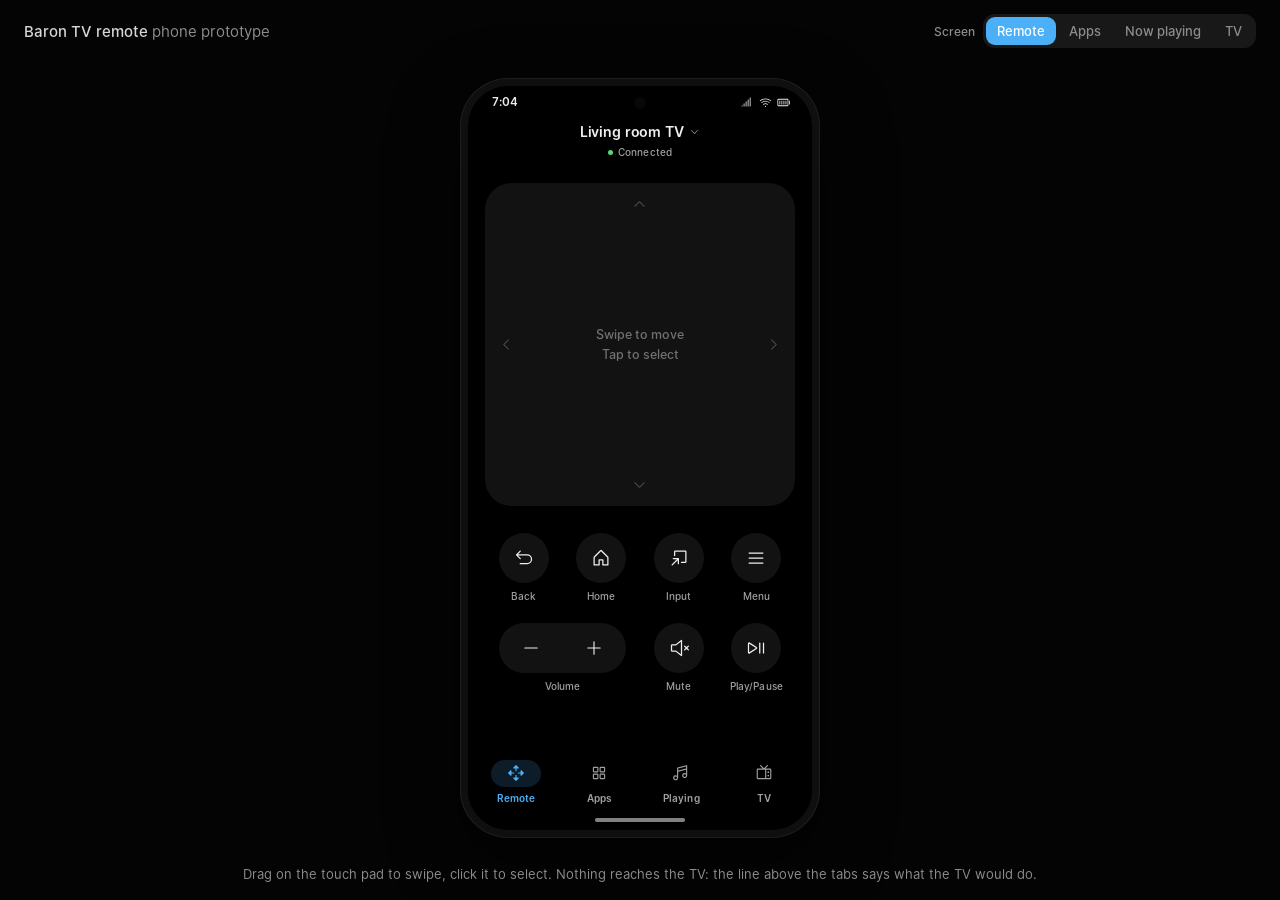
==== prototype/phone/index.html @ eda6a11e "feat(prototype): Android partner app prototype A phone companion for the TV at prototype/phone/, in " ====
<!doctype html>
<html lang="en">
<head>
  <meta charset="utf-8">
  <meta name="viewport" content="width=device-width, initial-scale=1">
  <meta name="color-scheme" content="dark">
  <title>Baron TV Remote</title>
  <link rel="icon" href="data:,">
  <link rel="stylesheet" href="phone.css">
</head>
<body>
  <header class="bar">
    <p class="bar-title">Baron TV remote <span>phone prototype</span></p>
    <div class="ctl">
      <span class="ctl-label" id="l-screen">Screen</span>
      <div class="seg" role="radiogroup" aria-labelledby="l-screen" id="screenSeg">
        <label><input type="radio" name="screen" value="remote" checked>Remote</label>
        <label><input type="radio" name="screen" value="apps">Apps</label>
        <label><input type="radio" name="screen" value="playing">Now playing</label>
        <label><input type="radio" name="screen" value="tv">TV</label>
      </div>
    </div>
  </header>

  <main class="stage">
    <div class="device" id="device">
      <div class="phone" id="phone">
        <!-- Behind everything on Now playing: the cover's colour, as on the TV. -->
        <div class="np-glow" id="npGlow" aria-hidden="true"></div>

        <!-- Android status bar, for scale. -->
        <div class="sys" aria-hidden="true">
          <span class="sys-time" id="sysTime">12:00</span>
          <span class="sys-cam"></span>
          <span class="sys-icons">
            <span class="glyph" data-icon="cell-signal-full"></span>
            <span class="glyph" data-icon="wifi-high"></span>
            <span class="glyph" data-icon="battery-full"></span>
          </span>
        </div>

        <header class="app-head">
          <button class="tv-pick" type="button" id="tvPick" aria-label="Living room TV, connected. Choose a TV">
            <span class="tv-name">Living room TV<span class="glyph" data-icon="caret-down" aria-hidden="true"></span></span>
            <span class="tv-state" aria-hidden="true"><i></i>Connected</span>
          </button>
        </header>

        <div class="views" id="views">
          <!-- Remote: a touch pad for the D-pad and OK, then the keys the TV's own remote has. -->
          <section class="view view-remote" data-view="remote" role="tabpanel" aria-label="Remote">
            <div class="pad" id="pad" tabindex="0" role="application" aria-label="Touch pad. Swipe to move, tap to select. Arrow keys and Enter work too.">
              <span class="cue cue-up" aria-hidden="true"><span class="glyph" data-icon="caret-up"></span></span>
              <span class="cue cue-down" aria-hidden="true"><span class="glyph" data-icon="caret-down"></span></span>
              <span class="cue cue-left" aria-hidden="true"><span class="glyph" data-icon="caret-left"></span></span>
              <span class="cue cue-right" aria-hidden="true"><span class="glyph" data-icon="caret-right"></span></span>
              <span class="pad-hint" id="padHint" aria-hidden="true">Swipe to move<br>Tap to select</span>
              <span class="touch" id="touch" aria-hidden="true"></span>
            </div>

            <div class="keys">
              <button class="key" type="button" data-key="back"><span class="key-face"><span class="glyph" data-icon="arrow-u-up-left" aria-hidden="true"></span></span><span class="key-label">Back</span></button>
              <button class="key" type="button" data-key="home"><span class="key-face"><span class="glyph" data-icon="house" aria-hidden="true"></span></span><span class="key-label">Home</span></button>
              <button class="key" type="button" data-key="input"><span class="key-face"><span class="glyph" data-icon="arrow-square-in" aria-hidden="true"></span></span><span class="key-label">Input</span></button>
              <button class="key" type="button" data-key="menu"><span class="key-face"><span class="glyph" data-icon="list" aria-hidden="true"></span></span><span class="key-label">Menu</span></button>

              <div class="rocker" role="group" aria-labelledby="volLabel">
                <span class="rocker-face">
                  <button class="rocker-btn" type="button" data-key="voldown" data-repeat aria-label="Volume down"><span class="glyph" data-icon="minus" aria-hidden="true"></span></button>
                  <button class="rocker-btn" type="button" data-key="volup" data-repeat aria-label="Volume up"><span class="glyph" data-icon="plus" aria-hidden="true"></span></button>
                </span>
                <span class="key-label" id="volLabel">Volume</span>
              </div>
              <button class="key" type="button" data-key="mute"><span class="key-face"><span class="glyph" data-icon="speaker-simple-x" aria-hidden="true"></span></span><span class="key-label">Mute</span></button>
              <button class="key" type="button" data-key="playpause"><span class="key-face"><span class="glyph" data-icon="play-pause" aria-hidden="true"></span></span><span class="key-label">Play/Pause</span></button>
            </div>
          </section>

          <!-- Apps: the TV's apps in its dock order; a tap opens one on the TV. -->
          <section class="view" data-view="apps" role="tabpanel" aria-labelledby="appsTitle" hidden>
            <h1 class="large-title" id="appsTitle">Apps</h1>
            <p class="lede">Tap an app to open it on the TV.</p>
            <div class="app-grid" id="appGrid"></div>
          </section>

          <!-- Now playing: Spotify on the TV, the same song the TV's island shows. -->
          <section class="view view-playing" data-view="playing" role="tabpanel" aria-label="Now playing" hidden>
            <div class="np-cover" id="npCover"><img alt="" crossorigin="anonymous" id="npArt"></div>
            <div class="np-meta">
              <p class="np-title" id="npTitle"></p>
              <p class="np-artist" id="npArtist"></p>
            </div>
            <div class="np-progress" aria-hidden="true">
              <span class="np-track"><span class="np-fill" id="npFill"></span></span>
              <p class="np-times"><span id="npAt">0:00</span><span id="npLeft">-0:00</span></p>
            </div>
            <div class="np-ctls">
              <button class="np-btn" type="button" data-act="prev" aria-label="Previous song"><span class="glyph" data-icon="skip-back" data-weight="fill" aria-hidden="true"></span></button>
              <button class="np-btn np-play" type="button" data-act="toggle" aria-label="Pause" id="npToggle"><span class="glyph" data-icon="pause" data-weight="fill" aria-hidden="true"></span></button>
              <button class="np-btn" type="button" data-act="next" aria-label="Next song"><span class="glyph" data-icon="skip-forward" data-weight="fill" aria-hidden="true"></span></button>
            </div>
            <div class="np-volume" id="npVolume" role="slider" tabindex="0" aria-label="TV volume" aria-valuemin="0" aria-valuemax="100" aria-valuenow="40">
              <span class="glyph" data-icon="speaker-simple-low" aria-hidden="true"></span>
              <span class="vol-track" aria-hidden="true"><span class="vol-fill" id="volFill"></span></span>
              <span class="glyph" data-icon="speaker-simple-high" aria-hidden="true"></span>
            </div>
            <p class="np-source"><span class="glyph" data-icon="spotify-logo" data-weight="fill" aria-hidden="true"></span>Spotify on Living room TV</p>
          </section>

          <!-- TV: inputs, shortcuts into the TV's menus, and how the home screen looks. -->
          <section class="view view-tv" data-view="tv" role="tabpanel" aria-labelledby="tvTitle" hidden>
            <h1 class="large-title" id="tvTitle">TV</h1>

            <section class="group" aria-labelledby="inputsTitle">
              <h2 class="group-title" id="inputsTitle">Inputs</h2>
              <div class="tiles" id="inputTiles"></div>
            </section>

            <section class="group" aria-labelledby="shortcutsTitle">
              <h2 class="group-title" id="shortcutsTitle">Shortcuts</h2>
              <div class="tiles" id="shortcutTiles"></div>
            </section>

            <section class="group" aria-labelledby="homeTitle">
              <h2 class="group-title" id="homeTitle">Customise home</h2>
              <div class="card">
                <p class="card-head">Dock order</p>
                <p class="card-sub">Drag to change the order on the TV.</p>
                <ol class="dock-list" id="dockList"></ol>
              </div>
              <div class="card">
                <p class="card-head" id="glowLabel">Background glow</p>
                <div class="pick" role="radiogroup" aria-labelledby="glowLabel" id="glowPick">
                  <label><input type="radio" name="glow" value="refined" checked>Refined</label>
                  <label><input type="radio" name="glow" value="original">Original</label>
                  <label><input type="radio" name="glow" value="off">Off</label>
                </div>
                <p class="card-head card-head-next" id="islandLabel">Now playing island</p>
                <div class="pick" role="radiogroup" aria-labelledby="islandLabel" id="islandPick">
                  <label><input type="radio" name="island" value="black" checked>Black</label>
                  <label><input type="radio" name="island" value="grey">Grey</label>
                </div>
              </div>
              <p class="foot">Changes show on the TV straight away.</p>
            </section>
          </section>
        </div>

        <p class="status" id="status" role="status" aria-live="polite"></p>

        <nav class="tabs" role="tablist" aria-label="Sections">
          <button class="tab" type="button" role="tab" data-tab="remote" aria-selected="true"><span class="tab-icon"><span class="glyph" data-icon="arrows-out-cardinal" aria-hidden="true"></span></span><span class="tab-label">Remote</span></button>
          <button class="tab" type="button" role="tab" data-tab="apps" aria-selected="false" tabindex="-1"><span class="tab-icon"><span class="glyph" data-icon="squares-four" aria-hidden="true"></span></span><span class="tab-label">Apps</span></button>
          <button class="tab" type="button" role="tab" data-tab="playing" aria-selected="false" tabindex="-1"><span class="tab-icon"><span class="glyph" data-icon="music-notes" aria-hidden="true"></span></span><span class="tab-label">Playing</span></button>
          <button class="tab" type="button" role="tab" data-tab="tv" aria-selected="false" tabindex="-1"><span class="tab-icon"><span class="glyph" data-icon="television" aria-hidden="true"></span></span><span class="tab-label">TV</span></button>
        </nav>
        <span class="handle" aria-hidden="true"></span>
      </div>
    </div>
  </main>

  <p class="hint">Drag on the touch pad to swipe, click it to select. Nothing reaches the TV: the line above the tabs says what the TV would do.</p>

  <script src="phone.js"></script>
</body>
</html>
---- prototype/phone/phone.css ----
/* Baron TV remote, phone prototype. A 412x892 Android screen: one CSS pixel here is one dp. Same
   language as the TV: black, Open Runde, Phosphor, trays as a veil of white, one sky-blue accent. */

@font-face {
  font-family: "Open Runde";
  src: url("../assets/fonts/open-runde/OpenRunde-Regular.woff2") format("woff2");
  font-weight: 400;
  font-display: block;
}

@font-face {
  font-family: "Open Runde";
  src: url("../assets/fonts/open-runde/OpenRunde-Medium.woff2") format("woff2");
  font-weight: 500;
  font-display: block;
}

@font-face {
  font-family: "Open Runde";
  src: url("../assets/fonts/open-runde/OpenRunde-Semibold.woff2") format("woff2");
  font-weight: 600;
  font-display: block;
}

@font-face {
  font-family: "Open Runde";
  src: url("../assets/fonts/open-runde/OpenRunde-Bold.woff2") format("woff2");
  font-weight: 700;
  font-display: block;
}

/* The Now playing glow morphs from one cover's colour to the next instead of blinking. */
@property --np-1 {
  syntax: "<color>";
  inherits: false;
  initial-value: oklch(0% 0 none / 0);
}

@property --np-2 {
  syntax: "<color>";
  inherits: false;
  initial-value: oklch(0% 0 none / 0);
}

*,
*::before,
*::after {
  box-sizing: border-box;
  min-width: 0;
}

:root {
  color-scheme: dark;
  text-wrap: pretty;
  overflow-wrap: break-word;
  font-synthesis: none;
  -webkit-font-smoothing: antialiased;
  -moz-osx-font-smoothing: grayscale;
  -webkit-text-size-adjust: 100%;
  -webkit-tap-highlight-color: transparent;

  --ease-out: cubic-bezier(0.23, 1, 0.32, 1);
  --ease-sheet: cubic-bezier(0.32, 0.72, 0, 1);

  --accent: oklch(73% 0.14 243);

  /* Prototype chrome around the phone, as on the TV prototype. */
  --page: oklch(11% 0 none);
  --tray: oklch(21% 0 none);
  --chrome-text: oklch(88% 0 none);
  --chrome-text-2: oklch(64% 0 none);
}

body {
  margin: 0;
  min-height: 100svh;
  display: flex;
  flex-direction: column;
  background: var(--page);
  color: var(--chrome-text);
  font-family: "Open Runde", system-ui, sans-serif;
}

p,
h1,
h2,
ol {
  margin: 0;
  padding: 0;
}

ol {
  list-style: none;
}

button {
  padding: 0;
  border: 0;
  background: none;
  color: inherit;
  font: inherit;
  text-align: inherit;
  cursor: pointer;
  touch-action: manipulation;
  user-select: none;
  -webkit-user-select: none;
}

img {
  display: block;
  max-width: 100%;
}

/* A Phosphor icon in the text colour: the SVG is a mask. */
.glyph {
  flex: none;
  display: block;
  inline-size: 20px;
  block-size: 20px;
  background: currentColor;
  -webkit-mask: var(--src) center / contain no-repeat;
  mask: var(--src) center / contain no-repeat;
}

/* ---- Prototype chrome ------------------------------------------------------------------------ */

.bar {
  display: flex;
  flex-wrap: wrap;
  align-items: center;
  justify-content: space-between;
  gap: 12px 24px;
  padding-block: 14px;
  padding-inline: 24px;
}

.bar-title {
  font-size: 15px;
  font-weight: 500;
}

.bar-title span {
  color: var(--chrome-text-2);
  font-weight: 400;
}

.ctl {
  display: flex;
  align-items: center;
  gap: 8px;
}

.ctl-label {
  color: var(--chrome-text-2);
  font-size: 12px;
  font-weight: 500;
}

.seg {
  display: flex;
  gap: 2px;
  padding: 3px;
  border-radius: 12px;
  corner-shape: squircle;
  background: var(--tray);
}

.seg label {
  position: relative;
  display: inline-flex;
  align-items: center;
  block-size: 28px;
  padding-inline: 11px;
  border-radius: 9px;
  corner-shape: squircle;
  color: var(--chrome-text-2);
  font-size: 13px;
  font-weight: 500;
  cursor: pointer;
  user-select: none;
  -webkit-user-select: none;
}

.seg input,
.pick input {
  position: absolute;
  inset: 0;
  margin: 0;
  opacity: 0;
  cursor: pointer;
}

.seg label:has(input:checked) {
  background: var(--accent);
  color: oklch(100% 0 none);
}

.seg label:has(input:focus-visible) {
  outline: 2px solid var(--accent);
  outline-offset: 2px;
}

@media (hover: hover) and (pointer: fine) {
  .seg label:hover:not(:has(input:checked)) {
    color: var(--chrome-text);
  }
}

.stage {
  flex: 1;
  display: grid;
  place-items: center;
  padding-inline: 24px;
}

.hint {
  padding-block: 12px 18px;
  color: var(--chrome-text-2);
  font-size: 13px;
  text-align: center;
}

/* The handset: a thin bezel around a 412x892 screen, scaled to fit the window. */
.device {
  zoom: var(--fit, 1);
  padding: 10px;
  border-radius: 58px;
  corner-shape: squircle;
  background: oklch(17% 0 none);
  box-shadow:
    inset 0 0 0 1px oklch(100% 0 none / 0.08),
    0 30px 80px oklch(0% 0 none / 0.6);
}

/* ---- The phone screen ------------------------------------------------------------------------ */

.phone {
  /* Surfaces: black, with trays as a veil of white. */
  --bg: oklch(0% 0 none);
  --veil: oklch(100% 0 none / 0.07);
  --veil-2: oklch(100% 0 none / 0.13);
  --veil-3: oklch(100% 0 none / 0.2);
  --line: oklch(100% 0 none / 0.08);
  --fill: oklch(21.8% 0.004 286);
  --panel: oklch(27.5% 0 none);
  --text: oklch(95% 0 none);
  --text-2: oklch(71% 0 none);
  --text-3: oklch(55% 0 none);
  --live: oklch(78% 0.17 150);
  --spotify: oklch(74% 0.19 150);

  /* Type: five sizes, each with its weight, leading and tracking. Tracking tightens as the size
     grows and opens a touch below 13. */
  --t-large: 700 28px / 34px "Open Runde", system-ui, sans-serif;
  --t-title: 600 22px / 28px "Open Runde", system-ui, sans-serif;
  --t-headline: 600 17px / 22px "Open Runde", system-ui, sans-serif;
  --t-body: 500 15px / 20px "Open Runde", system-ui, sans-serif;
  --t-caption: 500 12px / 16px "Open Runde", system-ui, sans-serif;

  /* Spacing on a 4 and 8 grid. */
  --s-1: 4px;
  --s-2: 8px;
  --s-3: 12px;
  --s-4: 16px;
  --s-5: 20px;
  --s-6: 24px;
  --s-7: 28px;
  --s-8: 32px;
  --s-10: 40px;

  --edge: var(--s-5);

  position: relative;
  display: grid;
  grid-template-rows: auto auto 1fr auto auto;
  inline-size: 412px;
  block-size: 892px;
  overflow: clip;
  border-radius: 48px;
  corner-shape: squircle;
  background: var(--bg);
  color: var(--text);
  font: var(--t-body);
}

/* Everything sits above the Now playing glow. */
.sys,
.app-head,
.views,
.tabs,
.handle {
  position: relative;
  z-index: 1;
}

/* The cover's colour behind the whole screen on Now playing, rising from behind the cover and gone
   by the controls; it morphs from one cover to the next and fades away on the other tabs. */
.np-glow {
  position: absolute;
  inset-block-start: 0;
  inset-inline: 0;
  z-index: 0;
  block-size: 700px;
  background: radial-gradient(95% 58% at 50% 34%, var(--np-1), var(--np-2) 55%, oklch(0% 0 none / 0) 100%);
  opacity: 0;
  pointer-events: none;
  transition:
    opacity 400ms var(--ease-out),
    --np-1 700ms var(--ease-out),
    --np-2 700ms var(--ease-out);
}

.phone[data-tab="playing"] .np-glow {
  opacity: 1;
}

/* Status bar */

.sys {
  display: flex;
  align-items: center;
  justify-content: space-between;
  block-size: 40px;
  padding-inline: 28px 26px;
  font-size: 14px;
  font-weight: 600;
  font-variant-numeric: tabular-nums;
}

.sys-cam {
  position: absolute;
  inset-block-start: 13px;
  inset-inline-start: calc(50% - 7px);
  inline-size: 14px;
  block-size: 14px;
  border-radius: 50%;
  background: oklch(13% 0 none);
}

.sys-icons {
  display: flex;
  align-items: center;
  gap: 6px;
}

.sys-icons .glyph {
  inline-size: 16px;
  block-size: 16px;
}

/* Which TV, and whether it's reachable */

.app-head {
  display: grid;
  justify-items: center;
  padding-block: var(--s-1) var(--s-3);
}

.tv-pick {
  display: grid;
  justify-items: center;
  gap: 2px;
  min-block-size: 48px;
  padding-inline: var(--s-4);
  border-radius: 16px;
  text-align: center;
}

.tv-name {
  display: inline-flex;
  align-items: center;
  gap: 6px;
  font: var(--t-headline);
  letter-spacing: -0.01em;
}

.tv-name .glyph {
  inline-size: 14px;
  block-size: 14px;
  color: var(--text-2);
}

.tv-state {
  display: inline-flex;
  align-items: center;
  gap: 6px;
  color: var(--text-2);
  font: var(--t-caption);
  letter-spacing: 0.01em;
}

.tv-state i {
  inline-size: 6px;
  block-size: 6px;
  border-radius: 50%;
  background: var(--live);
}

.tv-pick:active {
  background: var(--veil);
}

.tv-pick:focus-visible {
  outline: 2px solid var(--accent);
  outline-offset: 2px;
}

/* Scrolling area between the header and the tabs; content fades out under both edges. */

.views {
  overflow-y: auto;
  scrollbar-width: none;
  padding-block: var(--s-2) var(--s-8);
  padding-inline: var(--edge);
  -webkit-mask: linear-gradient(to bottom, transparent, #000 var(--s-3), #000 calc(100% - var(--s-6)), transparent);
  mask: linear-gradient(to bottom, transparent, #000 var(--s-3), #000 calc(100% - var(--s-6)), transparent);
}

.views::-webkit-scrollbar {
  display: none;
}

.view[hidden] {
  display: none;
}

.large-title {
  margin-block-start: var(--s-2);
  font: var(--t-large);
  letter-spacing: -0.022em;
}

.lede {
  margin-block-start: var(--s-1);
  color: var(--text-2);
  font: var(--t-body);
}

/* ---- Remote ----------------------------------------------------------------------------------- */

/* The pad takes whatever height the keys leave, and the bottom keeps clear of the status line. */
.view-remote {
  display: grid;
  grid-template-rows: minmax(280px, 1fr) auto;
  gap: var(--s-8);
  block-size: 100%;
  padding-block: var(--s-1) var(--s-10);
}

.pad {
  position: relative;
  overflow: clip;
  border-radius: 32px;
  corner-shape: squircle;
  background: var(--veil);
  cursor: default;
  touch-action: none;
  outline: none;
}

.pad.pressed {
  background: oklch(100% 0 none / 0.09);
}

.pad:focus-visible {
  box-shadow: inset 0 0 0 2px var(--accent);
}

/* Four small chevrons say the pad has directions; each brightens when its step is sent. */
.cue {
  position: absolute;
  display: grid;
  place-items: center;
  inline-size: 28px;
  block-size: 28px;
  color: var(--text);
  opacity: 0.28;
  pointer-events: none;
}

.cue-up {
  inset-block-start: var(--s-3);
  inset-inline-start: calc(50% - 14px);
}

.cue-down {
  inset-block-end: var(--s-3);
  inset-inline-start: calc(50% - 14px);
}

.cue-left {
  inset-block-start: calc(50% - 14px);
  inset-inline-start: var(--s-3);
}

.cue-right {
  inset-block-start: calc(50% - 14px);
  inset-inline-end: var(--s-3);
}

.cue .glyph {
  inline-size: 18px;
  block-size: 18px;
}

.pad-hint {
  position: absolute;
  inset: 0;
  display: grid;
  place-content: center;
  color: var(--text-3);
  font: var(--t-body);
  text-align: center;
  line-height: 24px;
  pointer-events: none;
  transition: opacity 300ms var(--ease-out);
}

.pad-hint.gone {
  opacity: 0;
}

/* A soft light under the finger, glued to it. */
.touch {
  position: absolute;
  inset-block-start: 0;
  inset-inline-start: 0;
  inline-size: 132px;
  block-size: 132px;
  margin-block-start: -66px;
  margin-inline-start: -66px;
  border-radius: 50%;
  background: radial-gradient(closest-side, oklch(100% 0 none / 0.16), oklch(100% 0 none / 0.05) 55%, oklch(100% 0 none / 0));
  opacity: 0;
  pointer-events: none;
  transition: opacity 220ms var(--ease-out);
}

.touch.on {
  opacity: 1;
  transition-duration: 60ms;
}

.ripple {
  position: absolute;
  inset-block-start: 0;
  inset-inline-start: 0;
  inline-size: 92px;
  block-size: 92px;
  margin-block-start: -46px;
  margin-inline-start: -46px;
  border-radius: 50%;
  box-shadow: inset 0 0 0 1.5px oklch(100% 0 none / 0.55);
  pointer-events: none;
}

.keys {
  display: grid;
  grid-template-columns: repeat(4, 1fr);
  row-gap: var(--s-6);
  justify-items: center;
}

.key {
  display: grid;
  justify-items: center;
  gap: var(--s-2);
}

.key-face {
  display: grid;
  place-items: center;
  inline-size: 60px;
  block-size: 60px;
  border-radius: 50%;
  background: var(--veil);
}

.key-face .glyph {
  inline-size: 24px;
  block-size: 24px;
}

.key-label {
  color: var(--text-2);
  font: var(--t-caption);
  letter-spacing: 0.01em;
}

.key:active .key-face {
  scale: 0.94;
  background: var(--veil-3);
}

.key:focus-visible {
  outline: none;
}

.key:focus-visible .key-face,
.rocker-btn:focus-visible {
  outline: 2px solid var(--accent);
  outline-offset: 2px;
}

/* Volume: one pill across two columns, its ends lined up with the round keys above. */
.rocker {
  grid-column: span 2;
  justify-self: stretch;
  display: grid;
  justify-items: center;
  gap: var(--s-2);
  padding-inline: calc(25% - 30px);
}

.rocker-face {
  display: grid;
  grid-template-columns: 1fr 1fr;
  inline-size: 100%;
  block-size: 60px;
  overflow: clip;
  border-radius: 30px;
  background: var(--veil);
}

.rocker-btn {
  display: grid;
  place-items: center;
}

.rocker-btn .glyph {
  inline-size: 22px;
  block-size: 22px;
}

.rocker-btn:active {
  background: var(--veil-2);
}

.rocker-btn:active .glyph {
  scale: 0.9;
}

/* ---- Apps ------------------------------------------------------------------------------------- */

.app-grid {
  display: grid;
  grid-template-columns: 1fr 1fr;
  gap: var(--s-6) var(--s-4);
  margin-block: var(--s-6) var(--s-10);
}

.app-tile {
  display: grid;
  align-content: start;
  gap: var(--s-2);
}

.app-card {
  position: relative;
  display: block;
  aspect-ratio: 16 / 9;
  overflow: clip;
  border-radius: 16px;
  corner-shape: squircle;
  background: var(--fill);
}

/* A hairline round every piece of artwork, so a black banner (Netflix) still reads as a card. */
.app-card::after,
.dock-thumb::after,
.np-cover::after {
  content: "";
  position: absolute;
  inset: 0;
  border-radius: inherit;
  corner-shape: inherit;
  box-shadow: inset 0 0 0 1px oklch(100% 0 none / 0.1);
  pointer-events: none;
}

.app-card img {
  inline-size: 100%;
  block-size: 100%;
  object-fit: cover;
}

.app-name {
  padding-inline: 2px;
  font: var(--t-body);
}

.app-note {
  margin-block-start: -6px;
  padding-inline: 2px;
  color: var(--text-3);
  font: var(--t-caption);
  letter-spacing: 0.01em;
}

.app-tile:active .app-card {
  scale: 0.97;
}

.app-tile:focus-visible {
  outline: none;
}

.app-tile:focus-visible .app-card {
  outline: 2px solid var(--accent);
  outline-offset: 3px;
}

/* ---- Now playing ------------------------------------------------------------------------------ */

.view-playing {
  display: grid;
  align-content: center;
  justify-items: center;
  min-block-size: 100%;
  padding-block-start: var(--s-1);
}

.np-cover {
  position: relative;
  inline-size: 312px;
  aspect-ratio: 1;
  overflow: clip;
  border-radius: 20px;
  corner-shape: squircle;
  background: var(--fill);
  box-shadow: 0 24px 56px oklch(0% 0 none / 0.5);
  transition:
    scale 520ms var(--ease-sheet),
    box-shadow 520ms var(--ease-sheet);
}

.np-cover img {
  inline-size: 100%;
  block-size: 100%;
  object-fit: cover;
}

/* Paused, the cover settles back a little, as the music app on the phone does. */
.view-playing[data-paused] .np-cover {
  scale: 0.86;
  box-shadow: 0 12px 28px oklch(0% 0 none / 0.4);
}

.np-meta {
  inline-size: 312px;
  margin-block-start: var(--s-7);
}

.np-title {
  overflow: clip;
  font: var(--t-title);
  letter-spacing: -0.017em;
  white-space: nowrap;
  text-overflow: ellipsis;
}

.np-artist {
  margin-block-start: 2px;
  overflow: clip;
  color: var(--text-2);
  font: var(--t-body);
  font-size: 16px;
  white-space: nowrap;
  text-overflow: ellipsis;
}

.np-progress {
  inline-size: 312px;
  margin-block-start: var(--s-5);
}

.np-track {
  display: block;
  block-size: 4px;
  overflow: clip;
  border-radius: 2px;
  background: var(--veil-3);
}

.np-fill {
  display: block;
  block-size: 100%;
  background: var(--text);
  transform-origin: left;
  scale: 0 1;
  transition: scale 1000ms linear;
}

.np-times {
  display: flex;
  justify-content: space-between;
  margin-block-start: var(--s-2);
  color: var(--text-2);
  font: var(--t-caption);
  letter-spacing: 0.01em;
  font-variant-numeric: tabular-nums;
}

.np-ctls {
  display: flex;
  align-items: center;
  justify-content: space-between;
  inline-size: 312px;
  margin-block-start: var(--s-3);
  padding-inline: var(--s-6);
}

.np-btn {
  display: grid;
  place-items: center;
  inline-size: 56px;
  block-size: 56px;
  border-radius: 50%;
}

.np-btn .glyph {
  inline-size: 30px;
  block-size: 30px;
}

.np-play {
  inline-size: 72px;
  block-size: 72px;
  background: var(--text);
  color: oklch(0% 0 none);
}

.np-btn:active {
  scale: 0.92;
  background: var(--veil-2);
}

.np-play:active {
  scale: 0.94;
  background: oklch(85% 0 none);
}

.np-btn:focus-visible {
  outline: 2px solid var(--accent);
  outline-offset: 3px;
}

/* TV volume: a thin track with no knob; it thickens while held and follows the finger from where
   it started, so a touch never makes the volume jump. */
.np-volume {
  display: grid;
  grid-template-columns: auto 1fr auto;
  align-items: center;
  gap: var(--s-3);
  inline-size: 312px;
  block-size: 44px;
  margin-block-start: var(--s-4);
  color: var(--text-2);
  cursor: default;
  touch-action: none;
  outline: none;
}

.np-volume .glyph {
  inline-size: 18px;
  block-size: 18px;
}

.vol-track {
  display: block;
  block-size: 6px;
  overflow: clip;
  border-radius: 3px;
  background: var(--veil-3);
  transition: block-size 200ms var(--ease-out);
}

.np-volume.held .vol-track {
  block-size: 10px;
  border-radius: 5px;
}

.vol-fill {
  display: block;
  block-size: 100%;
  background: var(--text);
  transform-origin: left;
  scale: 0.4 1;
}

.np-volume:focus-visible .vol-track {
  outline: 2px solid var(--accent);
  outline-offset: 4px;
}

.np-source {
  display: inline-flex;
  align-items: center;
  gap: var(--s-2);
  margin-block-start: var(--s-5);
  color: var(--text-2);
  font: var(--t-caption);
  font-size: 13px;
  letter-spacing: 0;
}

.np-source .glyph {
  inline-size: 16px;
  block-size: 16px;
  color: var(--spotify);
}

/* ---- TV --------------------------------------------------------------------------------------- */

.group {
  margin-block-start: var(--s-7);
}

.group-title {
  margin-block-end: var(--s-3);
  font: var(--t-headline);
  letter-spacing: -0.01em;
}

.tiles {
  display: grid;
  grid-template-columns: repeat(3, 1fr);
  gap: var(--s-3);
}

.tile {
  display: grid;
  align-content: space-between;
  justify-items: start;
  gap: var(--s-3);
  min-block-size: 96px;
  padding: 14px;
  border-radius: 20px;
  corner-shape: squircle;
  background: var(--veil);
}

.tile .glyph {
  inline-size: 24px;
  block-size: 24px;
}

.tile-name {
  display: block;
  font: var(--t-body);
  font-weight: 600;
}

.tile-state {
  display: block;
  margin-block-start: 2px;
  color: var(--text-2);
  font: var(--t-caption);
  letter-spacing: 0.01em;
}

/* An input with nothing plugged in reads quieter. */
.tile[data-idle] .glyph,
.tile[data-idle] .tile-state {
  color: var(--text-3);
}

.tile:active {
  scale: 0.97;
  background: var(--veil-2);
}

.tile:focus-visible {
  outline: 2px solid var(--accent);
  outline-offset: 2px;
}

.card {
  margin-block-start: var(--s-3);
  padding: var(--s-4);
  border-radius: 22px;
  corner-shape: squircle;
  background: var(--veil);
}

.card:first-of-type {
  margin-block-start: 0;
}

.card-head {
  font: var(--t-body);
  font-weight: 600;
}

.card-head-next {
  margin-block-start: var(--s-5);
}

.card-sub {
  margin-block-start: 2px;
  color: var(--text-2);
  font: var(--t-caption);
  font-size: 13px;
  letter-spacing: 0;
}

.dock-list {
  position: relative;
  margin-block-start: var(--s-2);
  margin-inline: calc(var(--s-2) * -1);
}

.dock-row {
  position: relative;
  display: grid;
  grid-template-columns: 64px 1fr 44px;
  align-items: center;
  gap: var(--s-3);
  block-size: 56px;
  padding-inline: var(--s-2) 0;
  border-radius: 14px;
  transition:
    translate 200ms var(--ease-out),
    scale 200ms var(--ease-out),
    box-shadow 200ms var(--ease-out),
    background-color 200ms var(--ease-out);
}

/* A hairline between rows, starting under the names. */
.dock-row + .dock-row::before {
  content: "";
  position: absolute;
  inset-block-start: 0;
  inset-inline: 84px var(--s-2);
  block-size: 1px;
  background: var(--line);
}

.dock-thumb {
  position: relative;
  display: block;
  inline-size: 64px;
  block-size: 36px;
  overflow: clip;
  border-radius: 8px;
  background: var(--fill);
}

.dock-thumb img {
  inline-size: 100%;
  block-size: 100%;
  object-fit: cover;
}

.dock-name {
  overflow: clip;
  white-space: nowrap;
  text-overflow: ellipsis;
}

.dock-handle {
  display: grid;
  place-items: center;
  inline-size: 44px;
  block-size: 44px;
  border-radius: 12px;
  color: var(--text-2);
  cursor: grab;
  touch-action: none;
}

.dock-handle:focus-visible {
  outline: 2px solid var(--accent);
  outline-offset: -2px;
}

/* The row being dragged floats above the others; its position follows the finger with no lag. */
.dock-row.lifted {
  z-index: 2;
  background: oklch(25% 0 none);
  box-shadow: 0 12px 28px oklch(0% 0 none / 0.5);
  scale: 1.02;
  transition:
    scale 200ms var(--ease-out),
    box-shadow 200ms var(--ease-out);
}

.dock-row.lifted::before,
.dock-row.lifted + .dock-row::before {
  opacity: 0;
}

.dock-row.lifted .dock-handle {
  cursor: grabbing;
  color: var(--text);
}

/* Segmented picker inside a card: Apple's dark style, a lighter thumb on the chosen option. */
.pick {
  display: grid;
  grid-auto-columns: 1fr;
  grid-auto-flow: column;
  gap: 2px;
  margin-block-start: var(--s-3);
  padding: 3px;
  border-radius: 13px;
  corner-shape: squircle;
  background: var(--veil);
}

.pick label {
  position: relative;
  display: grid;
  place-items: center;
  block-size: 38px;
  border-radius: 10px;
  corner-shape: squircle;
  color: var(--text-2);
  font: var(--t-body);
  font-size: 14px;
  font-weight: 600;
  cursor: pointer;
  transition:
    background-color 160ms var(--ease-out),
    color 160ms var(--ease-out);
}

.pick label:has(input:checked) {
  background: oklch(44% 0 none);
  color: var(--text);
}

.pick label:has(input:focus-visible) {
  outline: 2px solid var(--accent);
  outline-offset: 1px;
}

.pick label:active {
  scale: 0.97;
}

.view-tv {
  padding-block-end: var(--s-10);
}

.foot {
  margin-block-start: var(--s-3);
  padding-inline: var(--s-1);
  color: var(--text-3);
  font: var(--t-caption);
  letter-spacing: 0.01em;
}

/* ---- What the TV would do --------------------------------------------------------------------- */

.status {
  position: absolute;
  inset-inline: 0;
  inset-block-end: 112px;
  z-index: 5;
  inline-size: fit-content;
  max-inline-size: calc(100% - 48px);
  margin-inline: auto;
  padding-block: 9px;
  padding-inline: var(--s-4);
  border-radius: 999px;
  background: var(--panel);
  color: var(--text);
  font: var(--t-body);
  font-size: 14px;
  white-space: nowrap;
  opacity: 0;
  translate: 0 6px;
  pointer-events: none;
  transition:
    opacity 180ms var(--ease-out),
    translate 180ms var(--ease-out);
}

.status.show {
  opacity: 1;
  translate: 0 0;
}

/* ---- Tabs ------------------------------------------------------------------------------------- */

.tabs {
  display: grid;
  grid-template-columns: repeat(4, 1fr);
  padding-block: var(--s-2) var(--s-1);
  padding-inline: var(--s-2);
  background: var(--bg);
}

.tab {
  display: grid;
  justify-items: center;
  gap: var(--s-1);
  min-block-size: 56px;
  color: var(--text-2);
}

.tab-icon {
  display: grid;
  place-items: center;
  inline-size: 60px;
  block-size: 32px;
  border-radius: 16px;
  transition:
    background-color 200ms var(--ease-out),
    scale 160ms var(--ease-out);
}

.tab-icon .glyph {
  inline-size: 22px;
  block-size: 22px;
}

.tab-label {
  font: var(--t-caption);
  font-weight: 600;
  letter-spacing: 0.01em;
}

.tab[aria-selected="true"] {
  color: var(--accent);
}

.tab[aria-selected="true"] .tab-icon {
  background: oklch(73% 0.14 243 / 0.16);
}

.tab:active .tab-icon {
  scale: 0.94;
}

.tab:focus-visible {
  outline: none;
}

.tab:focus-visible .tab-icon {
  outline: 2px solid var(--accent);
  outline-offset: 2px;
}

/* Android's gesture bar. */
.handle {
  display: grid;
  place-items: center;
  block-size: 24px;
}

.handle::after {
  content: "";
  inline-size: 108px;
  block-size: 4px;
  border-radius: 2px;
  background: oklch(100% 0 none / 0.5);
}

/* ---- Motion ----------------------------------------------------------------------------------- */

@media (prefers-reduced-motion: no-preference) {
  .key-face,
  .app-card,
  .tile,
  .np-btn,
  .tv-pick {
    transition:
      scale 160ms var(--ease-out),
      background-color 160ms var(--ease-out);
  }

  .pad {
    transition: background-color 200ms var(--ease-out);
  }
}

@media (prefers-reduced-motion: reduce) {
  .status,
  .status.show {
    translate: 0 0;
  }

  .np-cover,
  .dock-row {
    transition: none;
  }

  .view-playing[data-paused] .np-cover {
    scale: 1;
  }
}
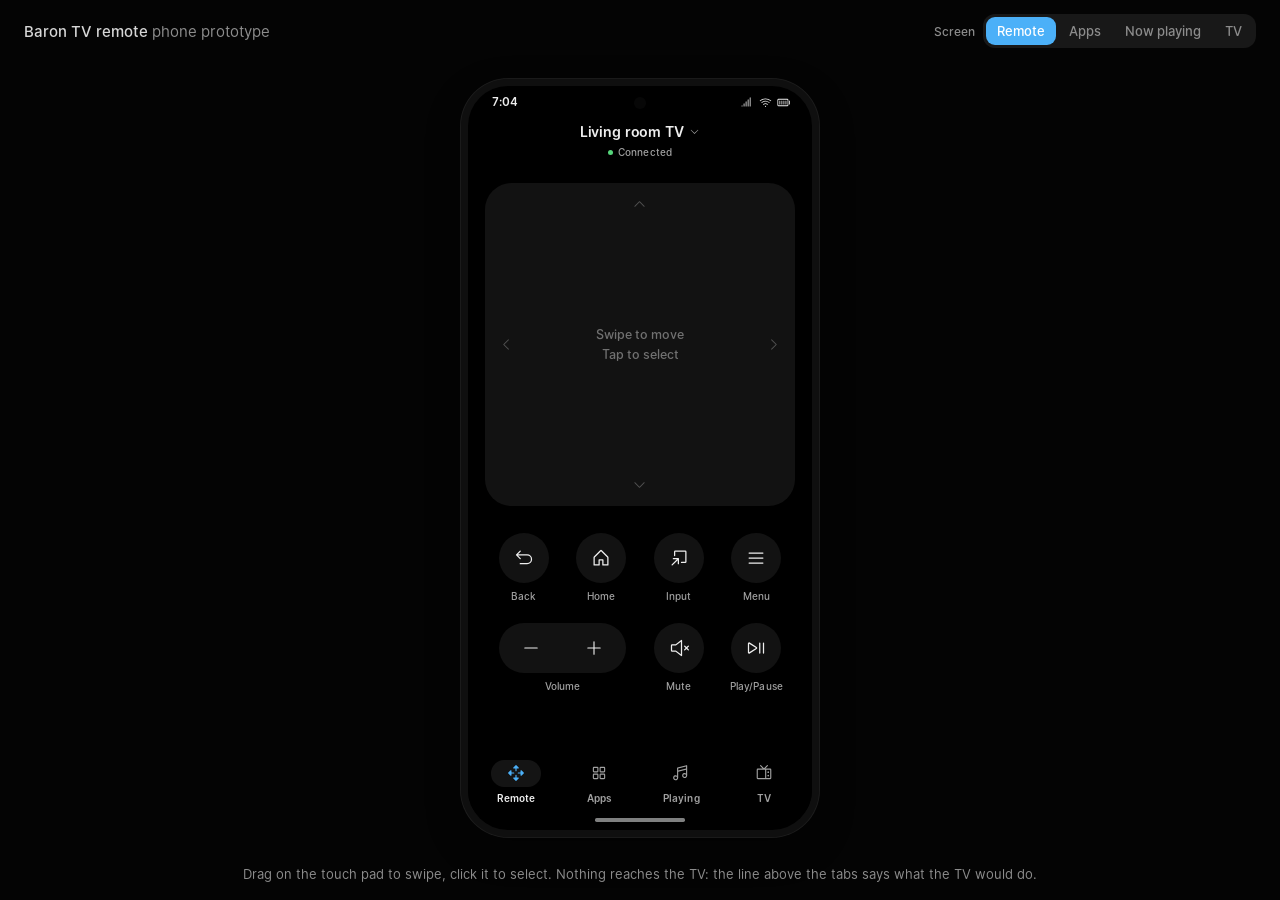
==== commit 349c82b3: "fix(phone): drop the Glow and Island pickers the TV no longer has" ====
--- a/prototype/phone/index.html
+++ b/prototype/phone/index.html
@@ -128,19 +128,6 @@
                 <p class="card-sub">Drag to change the order on the TV.</p>
                 <ol class="dock-list" id="dockList"></ol>
               </div>
-              <div class="card">
-                <p class="card-head" id="glowLabel">Background glow</p>
-                <div class="pick" role="radiogroup" aria-labelledby="glowLabel" id="glowPick">
-                  <label><input type="radio" name="glow" value="refined" checked>Refined</label>
-                  <label><input type="radio" name="glow" value="original">Original</label>
-                  <label><input type="radio" name="glow" value="off">Off</label>
-                </div>
-                <p class="card-head card-head-next" id="islandLabel">Now playing island</p>
-                <div class="pick" role="radiogroup" aria-labelledby="islandLabel" id="islandPick">
-                  <label><input type="radio" name="island" value="black" checked>Black</label>
-                  <label><input type="radio" name="island" value="grey">Grey</label>
-                </div>
-              </div>
               <p class="foot">Changes show on the TV straight away.</p>
             </section>
           </section>
--- a/prototype/phone/phone.css
+++ b/prototype/phone/phone.css
@@ -63,6 +63,8 @@
   --ease-sheet: cubic-bezier(0.32, 0.72, 0, 1);
 
   --accent: oklch(73% 0.14 243);
+  /* Keyboard focus: the accent, quieted, so a ring marks the spot without glowing. */
+  --ring: oklch(73% 0.14 243 / 0.6);
 
   /* Prototype chrome around the phone, as on the TV prototype. */
   --page: oklch(11% 0 none);
@@ -181,8 +183,7 @@
   -webkit-user-select: none;
 }
 
-.seg input,
-.pick input {
+.seg input {
   position: absolute;
   inset: 0;
   margin: 0;
@@ -228,8 +229,8 @@
   corner-shape: squircle;
   background: oklch(17% 0 none);
   box-shadow:
-    inset 0 0 0 1px oklch(100% 0 none / 0.08),
-    0 30px 80px oklch(0% 0 none / 0.6);
+    inset 0 0 0 1px oklch(100% 0 none / 0.06),
+    0 16px 40px oklch(0% 0 none / 0.35);
 }
 
 /* ---- The phone screen ------------------------------------------------------------------------ */
@@ -401,7 +402,7 @@
 }
 
 .tv-pick:focus-visible {
-  outline: 2px solid var(--accent);
+  outline: 2px solid var(--ring);
   outline-offset: 2px;
 }
 
@@ -463,7 +464,7 @@
 }
 
 .pad:focus-visible {
-  box-shadow: inset 0 0 0 2px var(--accent);
+  box-shadow: inset 0 0 0 1.5px var(--ring);
 }
 
 /* Four small chevrons say the pad has directions; each brightens when its step is sent. */
@@ -530,7 +531,7 @@
   margin-block-start: -66px;
   margin-inline-start: -66px;
   border-radius: 50%;
-  background: radial-gradient(closest-side, oklch(100% 0 none / 0.16), oklch(100% 0 none / 0.05) 55%, oklch(100% 0 none / 0));
+  background: radial-gradient(closest-side, oklch(100% 0 none / 0.09), oklch(100% 0 none / 0.03) 55%, oklch(100% 0 none / 0));
   opacity: 0;
   pointer-events: none;
   transition: opacity 220ms var(--ease-out);
@@ -550,7 +551,7 @@
   margin-block-start: -46px;
   margin-inline-start: -46px;
   border-radius: 50%;
-  box-shadow: inset 0 0 0 1.5px oklch(100% 0 none / 0.55);
+  box-shadow: inset 0 0 0 1px oklch(100% 0 none / 0.4);
   pointer-events: none;
 }
 
@@ -588,8 +589,8 @@
 }
 
 .key:active .key-face {
-  scale: 0.94;
-  background: var(--veil-3);
+  scale: 0.95;
+  background: var(--veil-2);
 }
 
 .key:focus-visible {
@@ -598,7 +599,7 @@
 
 .key:focus-visible .key-face,
 .rocker-btn:focus-visible {
-  outline: 2px solid var(--accent);
+  outline: 2px solid var(--ring);
   outline-offset: 2px;
 }
 
@@ -706,7 +707,7 @@
 }
 
 .app-tile:focus-visible .app-card {
-  outline: 2px solid var(--accent);
+  outline: 2px solid var(--ring);
   outline-offset: 3px;
 }
 
@@ -728,7 +729,7 @@
   border-radius: 20px;
   corner-shape: squircle;
   background: var(--fill);
-  box-shadow: 0 24px 56px oklch(0% 0 none / 0.5);
+  box-shadow: 0 14px 32px oklch(0% 0 none / 0.32);
   transition:
     scale 520ms var(--ease-sheet),
     box-shadow 520ms var(--ease-sheet);
@@ -743,7 +744,7 @@
 /* Paused, the cover settles back a little, as the music app on the phone does. */
 .view-playing[data-paused] .np-cover {
   scale: 0.86;
-  box-shadow: 0 12px 28px oklch(0% 0 none / 0.4);
+  box-shadow: 0 6px 16px oklch(0% 0 none / 0.24);
 }
 
 .np-meta {
@@ -831,17 +832,17 @@
 }
 
 .np-btn:active {
-  scale: 0.92;
-  background: var(--veil-2);
+  scale: 0.94;
+  background: var(--veil);
 }
 
 .np-play:active {
-  scale: 0.94;
-  background: oklch(85% 0 none);
+  scale: 0.95;
+  background: oklch(88% 0 none);
 }
 
 .np-btn:focus-visible {
-  outline: 2px solid var(--accent);
+  outline: 2px solid var(--ring);
   outline-offset: 3px;
 }
 
@@ -889,7 +890,7 @@
 }
 
 .np-volume:focus-visible .vol-track {
-  outline: 2px solid var(--accent);
+  outline: 2px solid var(--ring);
   outline-offset: 4px;
 }
 
@@ -971,7 +972,7 @@
 }
 
 .tile:focus-visible {
-  outline: 2px solid var(--accent);
+  outline: 2px solid var(--ring);
   outline-offset: 2px;
 }
 
@@ -990,10 +991,6 @@
 .card-head {
   font: var(--t-body);
   font-weight: 600;
-}
-
-.card-head-next {
-  margin-block-start: var(--s-5);
 }
 
 .card-sub {
@@ -1070,16 +1067,16 @@
 }
 
 .dock-handle:focus-visible {
-  outline: 2px solid var(--accent);
+  outline: 2px solid var(--ring);
   outline-offset: -2px;
 }
 
 /* The row being dragged floats above the others; its position follows the finger with no lag. */
 .dock-row.lifted {
   z-index: 2;
-  background: oklch(25% 0 none);
-  box-shadow: 0 12px 28px oklch(0% 0 none / 0.5);
-  scale: 1.02;
+  background: oklch(22% 0 none);
+  box-shadow: 0 6px 16px oklch(0% 0 none / 0.3);
+  scale: 1.015;
   transition:
     scale 200ms var(--ease-out),
     box-shadow 200ms var(--ease-out);
@@ -1093,50 +1090,6 @@
 .dock-row.lifted .dock-handle {
   cursor: grabbing;
   color: var(--text);
-}
-
-/* Segmented picker inside a card: Apple's dark style, a lighter thumb on the chosen option. */
-.pick {
-  display: grid;
-  grid-auto-columns: 1fr;
-  grid-auto-flow: column;
-  gap: 2px;
-  margin-block-start: var(--s-3);
-  padding: 3px;
-  border-radius: 13px;
-  corner-shape: squircle;
-  background: var(--veil);
-}
-
-.pick label {
-  position: relative;
-  display: grid;
-  place-items: center;
-  block-size: 38px;
-  border-radius: 10px;
-  corner-shape: squircle;
-  color: var(--text-2);
-  font: var(--t-body);
-  font-size: 14px;
-  font-weight: 600;
-  cursor: pointer;
-  transition:
-    background-color 160ms var(--ease-out),
-    color 160ms var(--ease-out);
-}
-
-.pick label:has(input:checked) {
-  background: oklch(44% 0 none);
-  color: var(--text);
-}
-
-.pick label:has(input:focus-visible) {
-  outline: 2px solid var(--accent);
-  outline-offset: 1px;
-}
-
-.pick label:active {
-  scale: 0.97;
 }
 
 .view-tv {
@@ -1223,11 +1176,12 @@
 }
 
 .tab[aria-selected="true"] {
+  color: var(--text);
+}
+
+.tab[aria-selected="true"] .tab-icon {
+  background: oklch(100% 0 none / 0.08);
   color: var(--accent);
-}
-
-.tab[aria-selected="true"] .tab-icon {
-  background: oklch(73% 0.14 243 / 0.16);
 }
 
 .tab:active .tab-icon {
@@ -1239,7 +1193,7 @@
 }
 
 .tab:focus-visible .tab-icon {
-  outline: 2px solid var(--accent);
+  outline: 2px solid var(--ring);
   outline-offset: 2px;
 }
 
